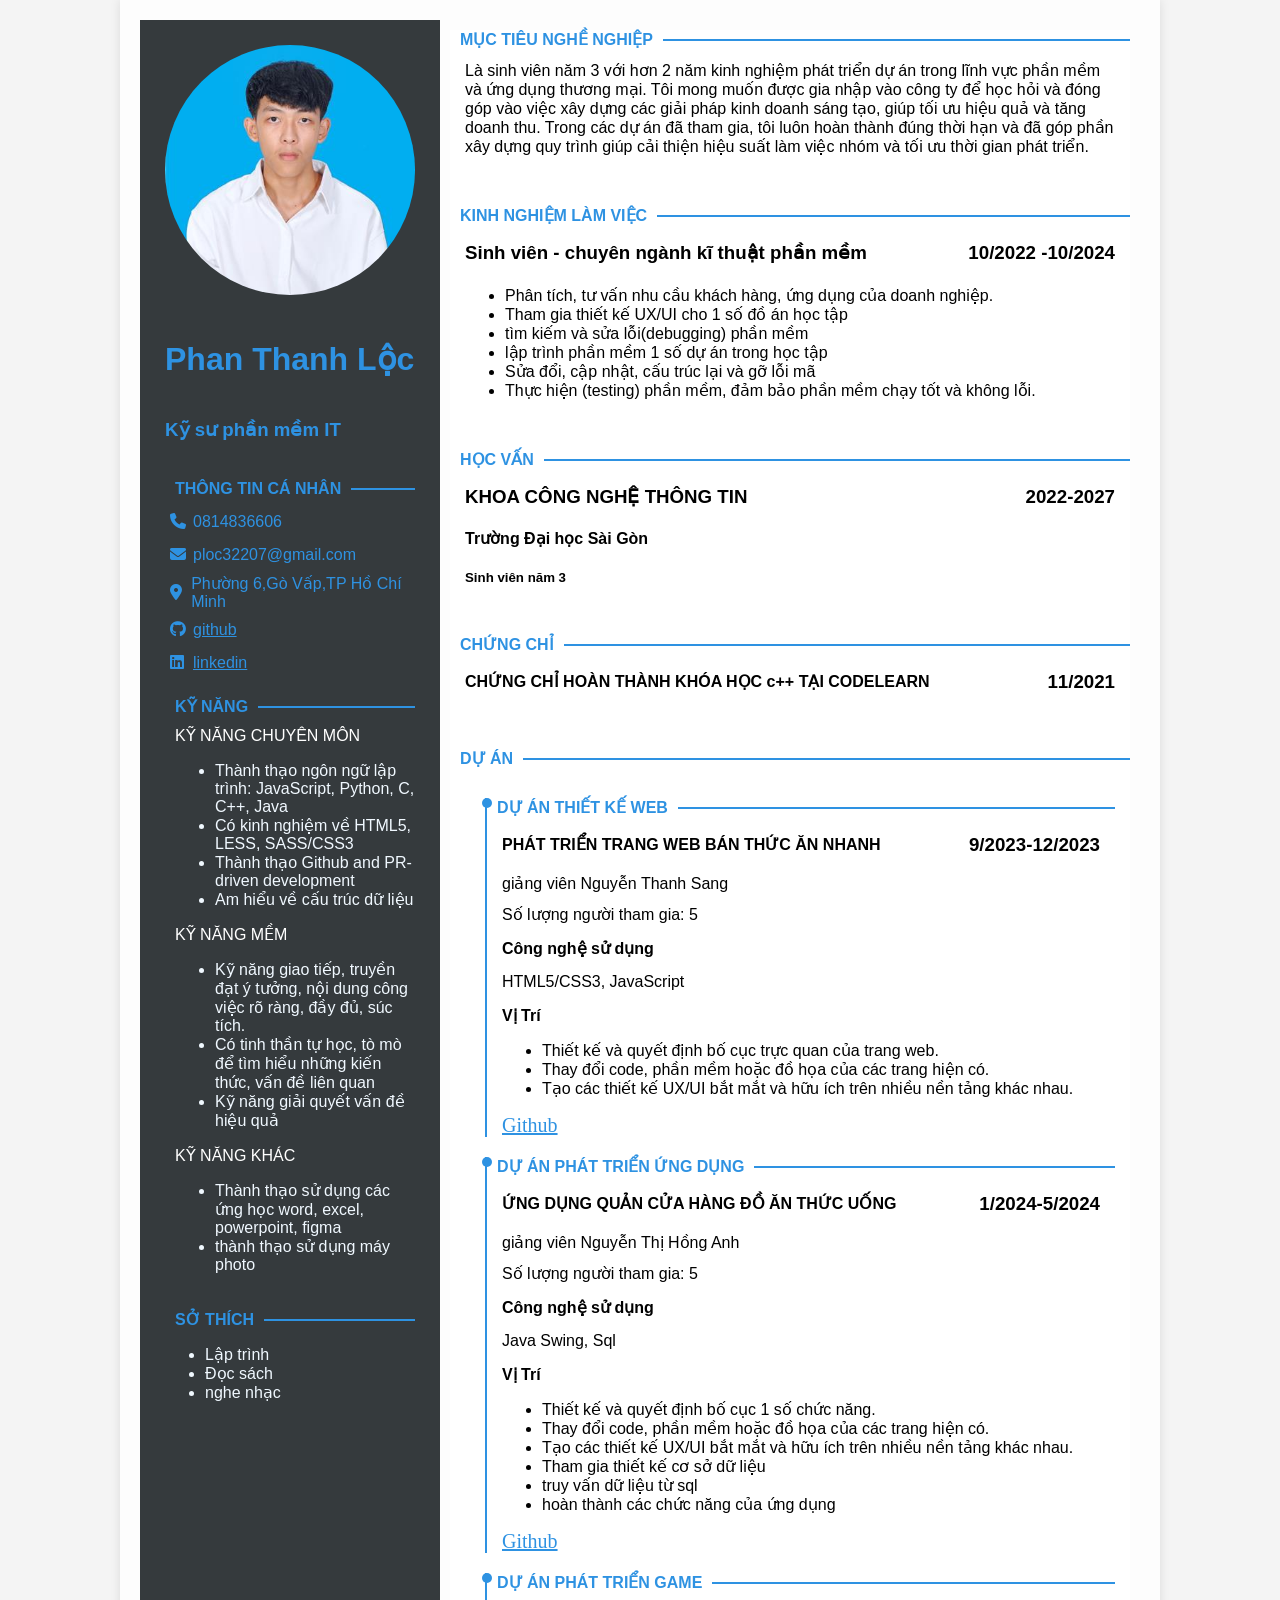
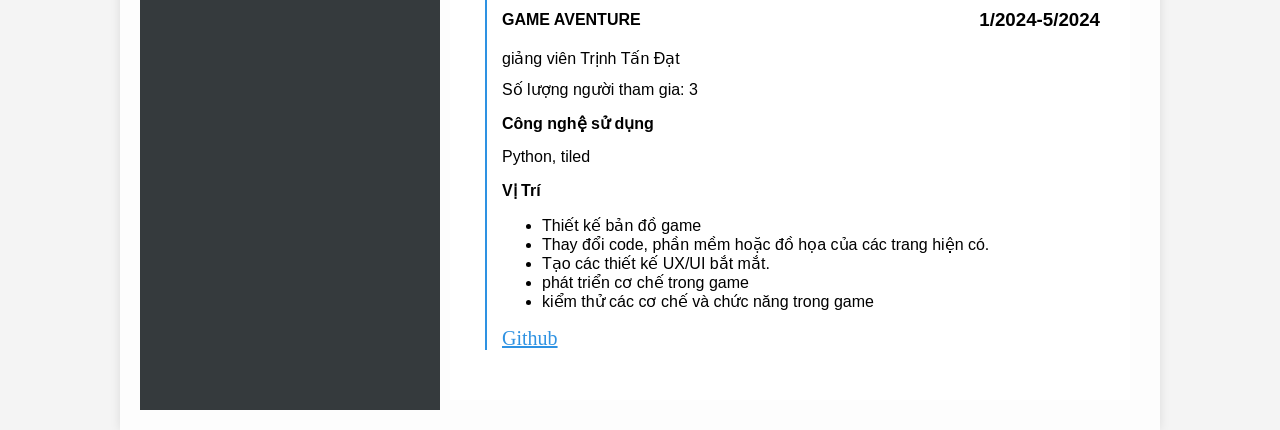
==== index.html @ 50a2e82f "Update index.html" ====
<!DOCTYPE html>
<html lang="en">

<head>
  <meta charset="UTF-8">
  <meta name="viewport" content="width=device-width, initial-scale=1.0">
  <title>CV Phan Thanh Lộc</title>
  <link rel="stylesheet" href="style.css">
  <link rel="stylesheet" href=".\asset\fontawesome-free-6.6.0-web\fontawesome-free-6.6.0-web\css\all.css">
</head>
<div class="container">
  <div class="left_container">
    <h4 class="picture_person">
      <img src="\asset\image\CV_image.png" alt="ảnh đại diện" srcset="" class="pic_person">
    </h4>
    <h1 class="infor" id="name">Phan Thanh Lộc</h1>
    <h3 class="infor" id="job">Kỹ sư phần mềm IT</h3>
    <div class="information_person">
      <div class="tag">
        <span class="title-text"> THÔNG TIN CÁ NHÂN</span>
        <span class="line"></span>
      </div>
      <div class="infor_detail">
        <div class="icon"><i class="fa-solid fa-phone"></i></div>
        0814836606
      </div>
      <div class="infor_detail">
        <div class="icon"><i class="fa-solid fa-envelope"></i></div>
        ploc32207@gmail.com
      </div>
      <div class="infor_detail">
        <div class="icon"><i class="fa-solid fa-location-dot"></i></div>
        Phường 6,Gò Vấp,TP Hồ Chí Minh
      </div>
      <div class="infor_detail">
        <div class="icon"><i class="fa-brands fa-github"></i></div>

        <a href="https://github.com/dashboard" style="color:#2e92e2">github</a>
      </div>
      <div class="infor_detail">
        <div class="icon"><i class="fa-brands fa-linkedin"></i></div>

        <a href="https://www.linkedin.com/in/horizon-phan-thanh-l%E1%BB%99c-26380a32b/"
          style="color: #2e92e2;">linkedin</a>
      </div>

    </div>
    <div class="information_person">
      <div class="tag">
        <span class="title-text"> KỸ NĂNG</span>
        <span class="line"></span>
      </div>
      <div class="exp">KỸ NĂNG CHUYÊN MÔN
        <ul style="color: aliceblue;">
          <li>Thành thạo ngôn ngữ lập trình: JavaScript, Python, C, C++, Java</li>
          <li> Có kinh nghiệm về HTML5, LESS, SASS/CSS3</li>
          <li>Thành thạo Github and PR-driven development</li>
          <li>Am hiểu về cấu trúc dữ liệu</li>
        </ul>
      </div>
      <div class="exp">KỸ NĂNG MỀM
        <ul style="color: aliceblue;">
          <li>Kỹ năng giao tiếp, truyền đạt ý tưởng, nội dung công việc rõ ràng, đầy đủ, súc tích.</li>
          <li>Có tinh thần tự học, tò mò để tìm hiểu những kiến thức, vấn đề liên quan</li>
          <li>Kỹ năng giải quyết vấn đề hiệu quả</li>

        </ul>
      </div>
      <div class="exp">KỸ NĂNG KHÁC
        <ul style="color: aliceblue;">
          <li>Thành thạo sử dụng các ứng học word, excel, powerpoint, figma</li>
          <li>thành thạo sử dụng máy photo</li>
        </ul>
      </div>
    </div>
    <div class="information_person">
      <div class="tag">
        <span class="title-text"> sở thích</span>
        <span class="line"></span>
      </div>

      <ul style="color: aliceblue;">
        <li>Lập trình</li>
        <li>Đọc sách</li>
        <li>nghe nhạc</li>
      </ul>
    </div>
  </div>




  <div class="right_container">
    <div class="information_person_right">
      <div class="tag">
        <span class="title-text"> MỤC TIÊU NGHỀ NGHIỆP</span>
        <span class="line"></span>
      </div>
      <div class="exp_person">
        <p>Là sinh viên năm 3 với hơn 2 năm kinh nghiệm phát triển dự án trong lĩnh vực phần mềm và ứng dụng
          thương mại. Tôi mong muốn được gia nhập vào công ty để học hỏi và đóng góp vào việc xây dựng các giải pháp
          kinh doanh sáng tạo, giúp tối ưu hiệu quả và tăng doanh thu. Trong các dự án đã tham gia, tôi luôn hoàn thành
          đúng thời hạn và đã góp phần xây dựng quy trình giúp cải thiện hiệu suất làm việc nhóm và tối ưu thời gian
          phát triển.
        </p>
      </div>
    </div>
    <div class="information_person_right">
      <div class="tag">
        <span class="title-text"> KINH NGHIỆM LÀM VIỆC</span>
        <span class="line"></span>
      </div>
      <div class="exp_person">
        <div class="job_time">
          <h3 class="jobname">Sinh viên - chuyên ngành kĩ thuật phần mềm</h3>
          <h3 class="time">10/2022 -10/2024</h3>
        </div>
        <ul>
          <li>Phân tích, tư vấn nhu cầu khách hàng, ứng dụng của doanh nghiệp. </li>
          <li>Tham gia thiết kế UX/UI cho 1 số đồ án học tập</li>
          <li>tìm kiếm và sửa lỗi(debugging) phần mềm</li>
          <li>lập trình phần mềm 1 số dự án trong học tập</li>
          <li>Sửa đổi, cập nhật, cấu trúc lại và gỡ lỗi mã</li>
          <li>Thực hiện (testing) phần mềm, đảm bảo phần mềm chạy tốt và không lỗi.</li>
        </ul>
      </div>
    </div>
    <div class="information_person_right">
      <div class="tag">
        <span class="title-text"> HỌC VẤN</span>
        <span class="line"></span>
      </div>
      <div class="exp_person">
        <div class="job_time">
          <h3 class="jobname">KHOA CÔNG NGHỆ THÔNG TIN</h3>
          <h3 class="time">2022-2027</h3>
        </div>
        <h4>Trường Đại học Sài Gòn</h4>
        <h5>Sinh viên năm 3</h5>
      </div>
    </div>
    <div class="information_person_right">
      <div class="tag">
        <span class="title-text"> CHỨNG CHỈ</span>
        <span class="line"></span>
      </div>
      <div class="exp_person">
        <div class="job_time">
          <h4 class="jobname">CHỨNG CHỈ HOÀN THÀNH KHÓA HỌC c++ TẠI CODELEARN</h4>
          <h3 class="time">11/2021</h3>
        </div>
      </div>
    </div>
    <div class="information_person_right">
      <div class="tag">
        <span class="title-text"> DỰ ÁN</span>
        <span class="line"></span>
      </div>
      <div class="exp_person">
        <div class="table_project">
          <div class="tbl">
            <div class="circle"></div>
            <div class="tag">
              <span class="title-text"> DỰ ÁN THIẾT KẾ WEB</span>
              <span class="line"></span>
            </div>
            <div class="exp_person">
              <div class="job_time">
                <h4 class="jobname">PHÁT TRIỂN TRANG WEB BÁN THỨC ĂN NHANH</h4>
                <h3 class="time">9/2023-12/2023</h3>
              </div>
              <div class="decr">
                <p>giảng viên Nguyễn Thanh Sang</p>
                <p>Số lượng người tham gia: 5</p>
                <h4>Công nghệ sử dụng</h4>
                <p>HTML5/CSS3, JavaScript</p>
                <h4>Vị Trí</h4>
                <ul>
                  <li>Thiết kế và quyết định bố cục trực quan của trang web.</li>
                  <li>Thay đổi code, phần mềm hoặc đồ họa của các trang hiện có.</li>
                  <li>Tạo các thiết kế UX/UI bắt mắt và hữu ích trên nhiều nền tảng khác nhau.</li>
                </ul>
                <a href="https://github.com/LocPT1602/WEBTHUCANNHANH" style="font: 20px bold ;color:#2e92e2;">Github</a>
              </div>
            </div>

          </div>
          <div class="tbl">
            <div class="circle"></div>
            <div class="tag">
              <span class="title-text"> DỰ ÁN PHÁT TRIỂN ỨNG DỤNG</span>
              <span class="line"></span>
            </div>
            <div class="exp_person">
              <div class="job_time">
                <h4 class="jobname">ỨNG DỤNG QUẢN CỬA HÀNG ĐỒ ĂN THỨC UỐNG</h4>
                <h3 class="time">1/2024-5/2024</h3>
              </div>
              <div class="decr">
                <p>giảng viên Nguyễn Thị Hồng Anh</p>
                <p>Số lượng người tham gia: 5</p>
                <h4>Công nghệ sử dụng</h4>
                <p>Java Swing, Sql</p>
                <h4>Vị Trí</h4>
                <ul>
                  <li>Thiết kế và quyết định bố cục 1 số chức năng.</li>
                  <li>Thay đổi code, phần mềm hoặc đồ họa của các trang hiện có.</li>
                  <li>Tạo các thiết kế UX/UI bắt mắt và hữu ích trên nhiều nền tảng khác nhau.</li>
                  <li>Tham gia thiết kế cơ sở dữ liệu</li>
                  <li>truy vấn dữ liệu từ sql</li>
                  <li>hoàn thành các chức năng của ứng dụng</li>
                </ul>
                <a href="https://github.com/Phuociter/QuanLyThucAnNhanh"
                  style="font: 20px bold ;color:#2e92e2;">Github</a>
              </div>
            </div>

          </div>
          <div class="tbl">
            <div class="circle"></div>
            <div class="tag">
              <span class="title-text"> DỰ ÁN PHÁT TRIỂN GAME</span>
              <span class="line"></span>
            </div>
            <div class="exp_person">
              <div class="job_time">
                <h4 class="jobname">GAME AVENTURE</h4>
                <h3 class="time">1/2024-5/2024</h3>
              </div>
              <div class="decr">
                <p>giảng viên Trịnh Tấn Đạt</p>
                <p>Số lượng người tham gia: 3</p>
                <h4>Công nghệ sử dụng</h4>
                <p>Python, tiled</p>
                <h4>Vị Trí</h4>
                <ul>
                  <li>Thiết kế bản đồ game</li>
                  <li>Thay đổi code, phần mềm hoặc đồ họa của các trang hiện có.</li>
                  <li>Tạo các thiết kế UX/UI bắt mắt.</li>
                  <li>phát triển cơ chế trong game</li>
                  <li>kiểm thử các cơ chế và chức năng trong game</li>

                </ul>
                <a href="https://github.com/Phuociter/adventure" style="font: 20px bold ;color:#2e92e2;">Github</a>
              </div>
            </div>

          </div>
        </div>
      </div>
    </div>
  </div>
</div>

</body>

</html>
---- style.css ----
/* style.css */
body {
  font-family: Arial, sans-serif;
  margin: 0;
  padding: 0;
  background-color: #f4f4f4;
}

.container {
  max-width: 1000px;
  margin: auto;
  background: rgb(253, 253, 253);
  padding: 20px;
  box-shadow: 0 0 10px rgba(0, 0, 0, 0.1);
  display: flex;
}

.left_container {
  width: 300px;
  /* height: 1800px; */
  background-color: #353a3d;
  display: flex;
  flex-direction: column;
  position: relative;
}

.picture_person {
  height: 250px;
  width: 250px;
  margin: 25px;
  background-color: #2e92e2;
  
  border-radius: 50%;
  align-self: center;
  overflow: hidden;
}
.pic_person{
  
  width: 100%;
  height: 100%;
  object-fit: cover;
}
.information_person {
  width: 250px;
  /* height: 100px; */
  margin-left: 25PX;
  margin-top: 20px;
}

.tag {
  display: flex;
  align-items: center;
  /* Canh giữa theo chiều dọc */
  font-family: Arial, sans-serif;
  font-size: 16px;
  margin-left: 10px;
  margin-bottom: 10px;
  font-weight: bold;
  color: #2e92e2;
  text-transform: uppercase;

}

.title-text {
  padding-right: 10px;
  /* Khoảng cách giữa chữ và đường kẻ */

}

.tag .line {
  flex-grow: 1;
  /* Để đường kẻ giãn ra hết phần còn lại */
  height: 2px;
  background-color: #2e92e2;
  /* Cùng màu với chữ */
}

.pic_perrson {
  margin: 10px;
  position: absolute;
}

.infor {
  color: #2e92e2;
  margin-top: 20px;
  margin-left: 25px;

}

.infor_detail {
  margin-top: 5px;
  color: #2e92e2;
  display: flex;
  align-items: center;
}
.icon{
  margin: 5px;
  width: 18px;
}
.exp{
  margin-top: 10px;
  color:white;
  margin-left: 10px;
}
.exp_person{
  margin: 0px 15px;
}
.information_person_right{
  margin-bottom: 50px;
  height: fit-content;
}
.right_container {
  width: 900px;
  /* height: 1000px; */
  background: hsl(0, 0%, 100%);
  margin: 10px 10px;
}
.job_time {
  display: flex;
  justify-content: space-between;
  height: 35px;
  align-items: center;
}
.table_project{
  display: flex;
  flex-direction: column;
}
.tbl{
  border-left: 2px solid #2e92e2;
  margin-top: 20px;
  margin-left: 20px;
  position: relative;
}
.circle {
  width: 10px;
  height: 10px;
  background-color: #2e92e2; /* Màu của chấm tròn */
  border-radius: 50%;
  position: absolute;
  top: 0;
  left: -5.5px; /* Để chấm tròn căn giữa thanh dọc */
}
p{
  margin: 12px 0px;
}
h4{
  margin:15px 0px;
}
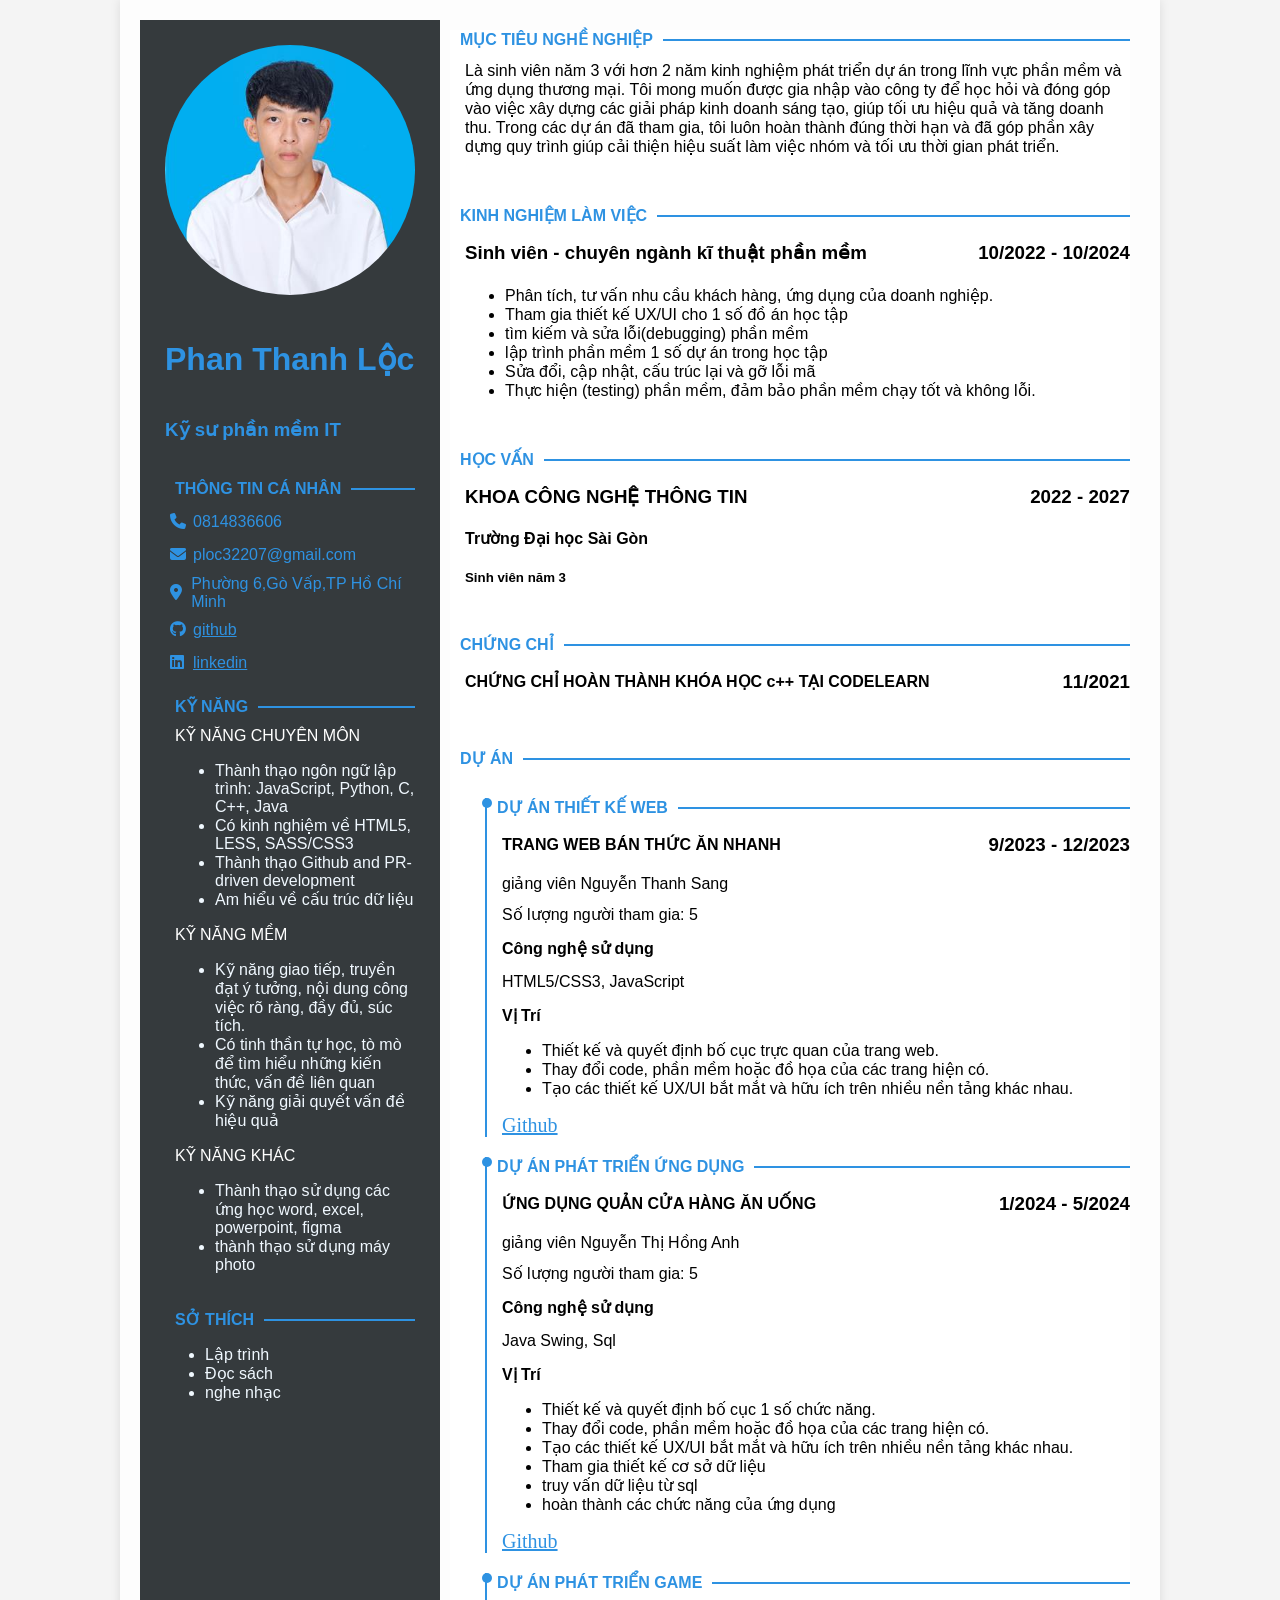
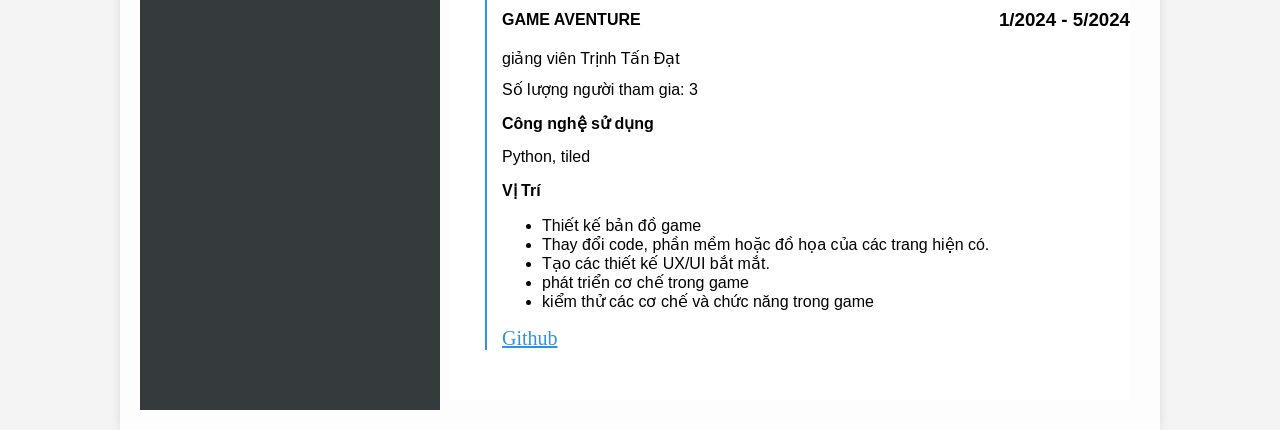
==== commit 9d73b652: "fix" ====
--- a/index.html
+++ b/index.html
@@ -113,7 +113,7 @@
       <div class="exp_person">
         <div class="job_time">
           <h3 class="jobname">Sinh viên - chuyên ngành kĩ thuật phần mềm</h3>
-          <h3 class="time">10/2022 -10/2024</h3>
+          <h3 class="time">10/2022 - 10/2024</h3>
         </div>
         <ul>
           <li>Phân tích, tư vấn nhu cầu khách hàng, ứng dụng của doanh nghiệp. </li>
@@ -133,7 +133,7 @@
       <div class="exp_person">
         <div class="job_time">
           <h3 class="jobname">KHOA CÔNG NGHỆ THÔNG TIN</h3>
-          <h3 class="time">2022-2027</h3>
+          <h3 class="time">2022 - 2027</h3>
         </div>
         <h4>Trường Đại học Sài Gòn</h4>
         <h5>Sinh viên năm 3</h5>
@@ -166,8 +166,8 @@
             </div>
             <div class="exp_person">
               <div class="job_time">
-                <h4 class="jobname">PHÁT TRIỂN TRANG WEB BÁN THỨC ĂN NHANH</h4>
-                <h3 class="time">9/2023-12/2023</h3>
+                <h4 class="jobname">TRANG WEB BÁN THỨC ĂN NHANH</h4>
+                <h3 class="time">9/2023 - 12/2023</h3>
               </div>
               <div class="decr">
                 <p>giảng viên Nguyễn Thanh Sang</p>
@@ -193,8 +193,8 @@
             </div>
             <div class="exp_person">
               <div class="job_time">
-                <h4 class="jobname">ỨNG DỤNG QUẢN CỬA HÀNG ĐỒ ĂN THỨC UỐNG</h4>
-                <h3 class="time">1/2024-5/2024</h3>
+                <h4 class="jobname">ỨNG DỤNG QUẢN CỬA HÀNG ĂN UỐNG</h4>
+                <h3 class="time">1/2024 - 5/2024</h3>
               </div>
               <div class="decr">
                 <p>giảng viên Nguyễn Thị Hồng Anh</p>
@@ -225,7 +225,7 @@
             <div class="exp_person">
               <div class="job_time">
                 <h4 class="jobname">GAME AVENTURE</h4>
-                <h3 class="time">1/2024-5/2024</h3>
+                <h3 class="time">1/2024 - 5/2024</h3>
               </div>
               <div class="decr">
                 <p>giảng viên Trịnh Tấn Đạt</p>
--- a/style.css
+++ b/style.css
@@ -103,7 +103,7 @@
   margin-left: 10px;
 }
 .exp_person{
-  margin: 0px 15px;
+  margin-left: 15px;
 }
 .information_person_right{
   margin-bottom: 50px;
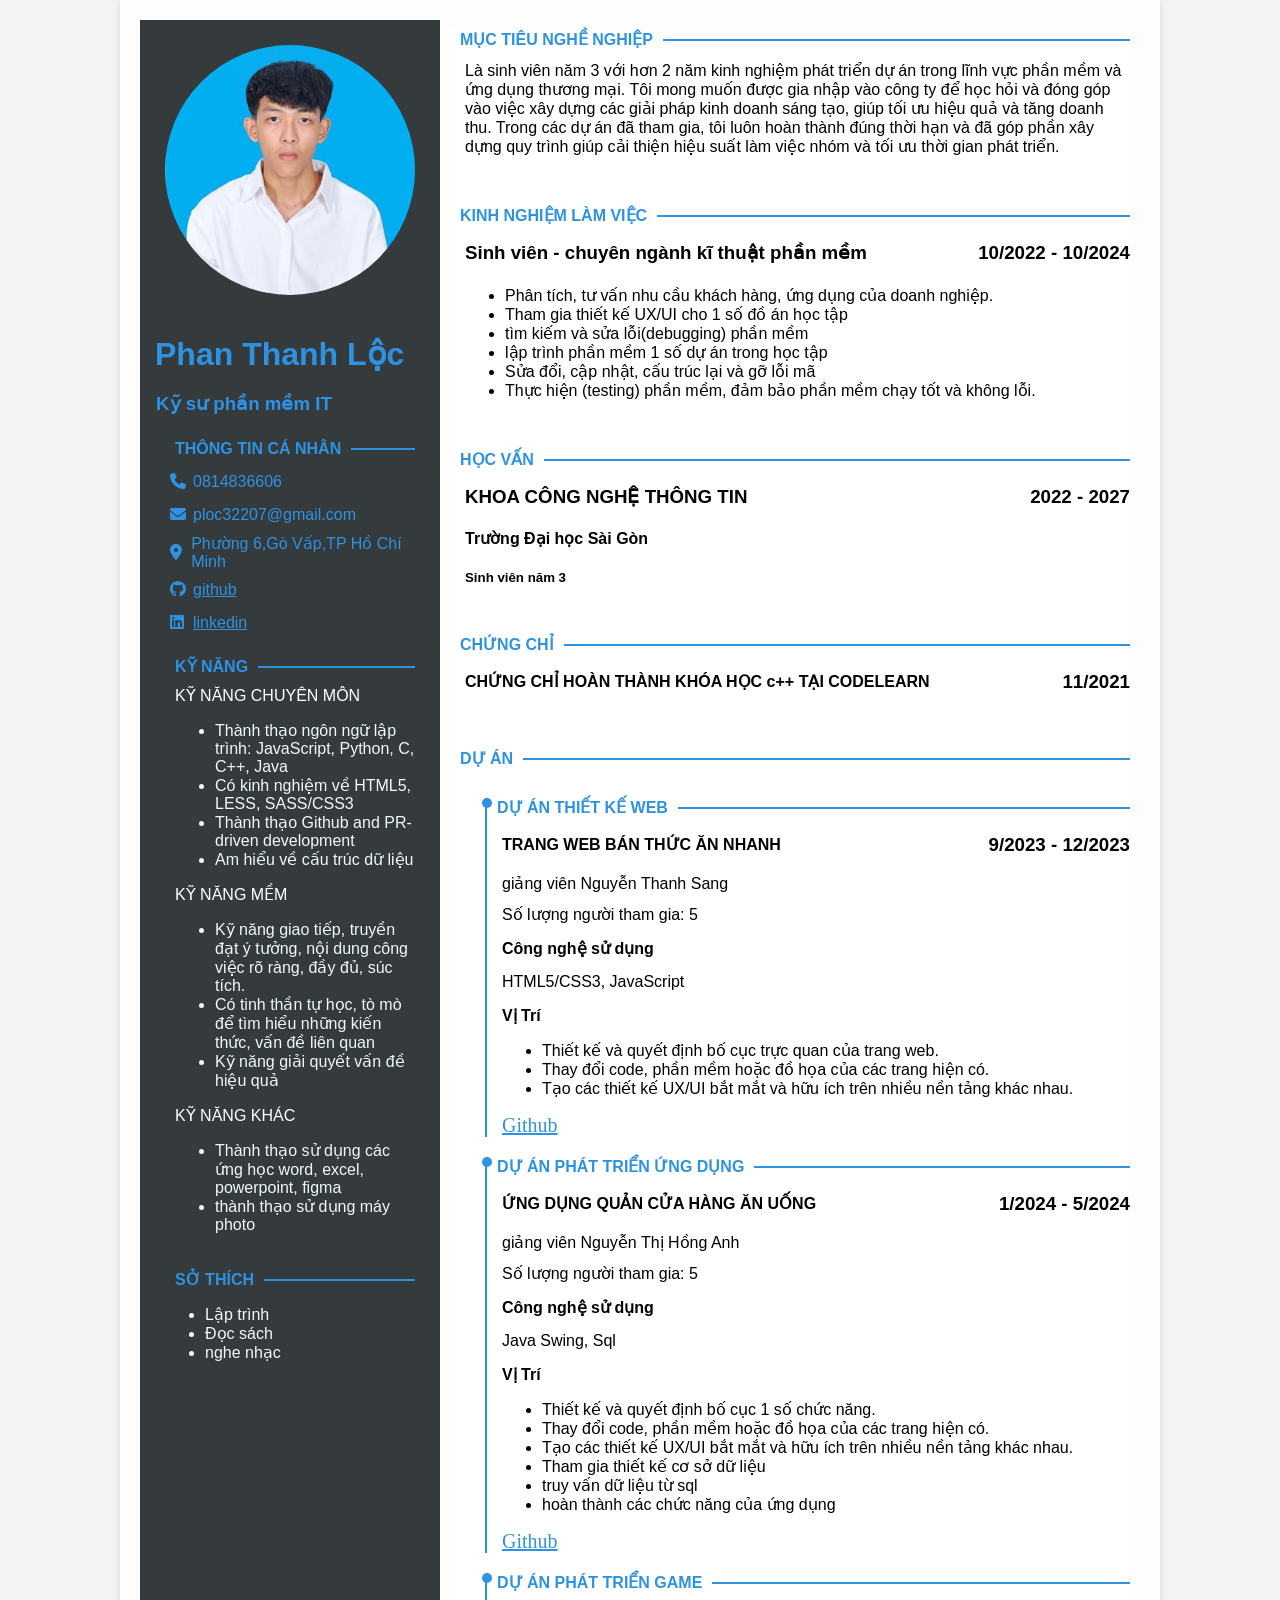
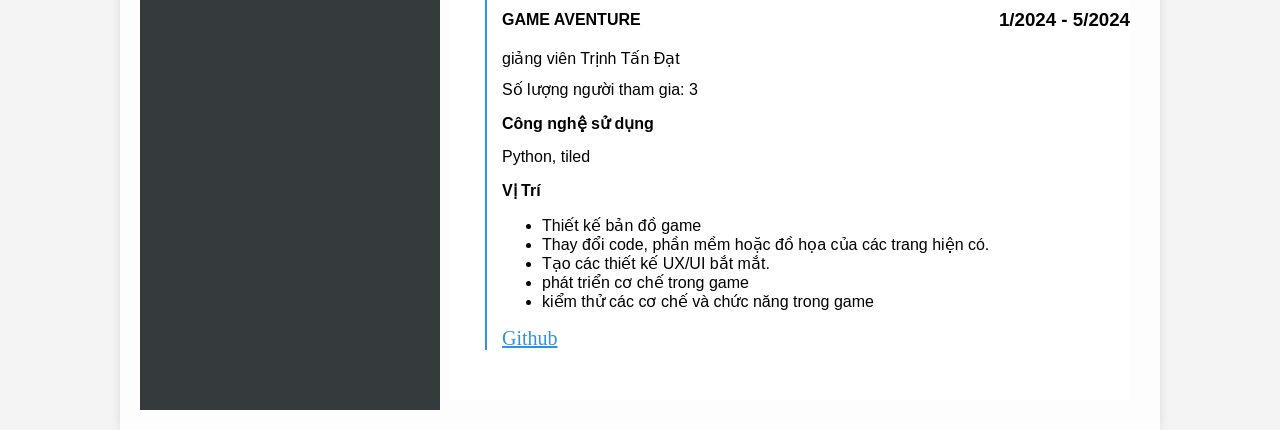
==== commit d95678bb: "Update index.html" ====
--- a/index.html
+++ b/index.html
@@ -13,8 +13,8 @@
     <h4 class="picture_person">
       <img src="\asset\image\CV_image.png" alt="ảnh đại diện" srcset="" class="pic_person">
     </h4>
-    <h1 class="infor" id="name">Phan Thanh Lộc</h1>
-    <h3 class="infor" id="job">Kỹ sư phần mềm IT</h3>
+    <h1 class="infor" id="name" style="margin:15px;">Phan Thanh Lộc</h1>
+    <h3 class="infor" id="job" style="margin:5px 16px;">Kỹ sư phần mềm IT</h3>
     <div class="information_person">
       <div class="tag">
         <span class="title-text"> THÔNG TIN CÁ NHÂN</span>
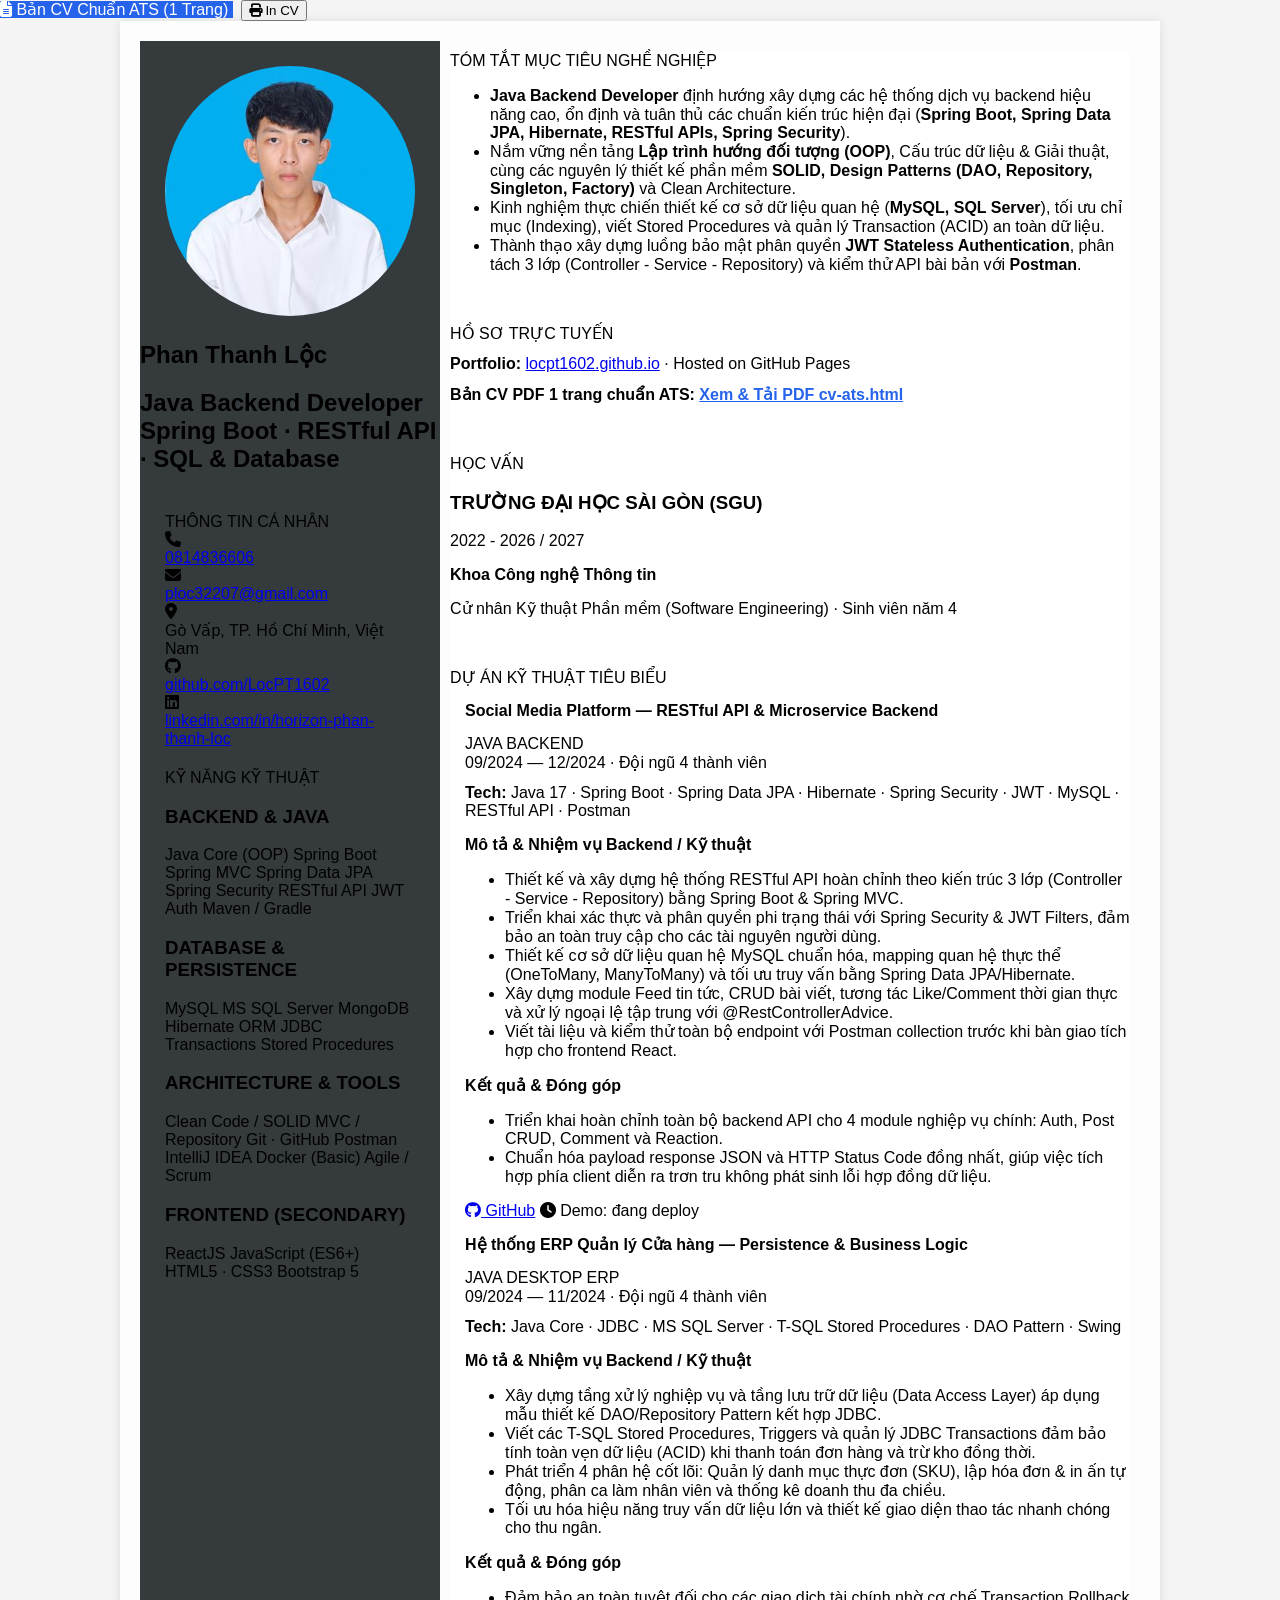
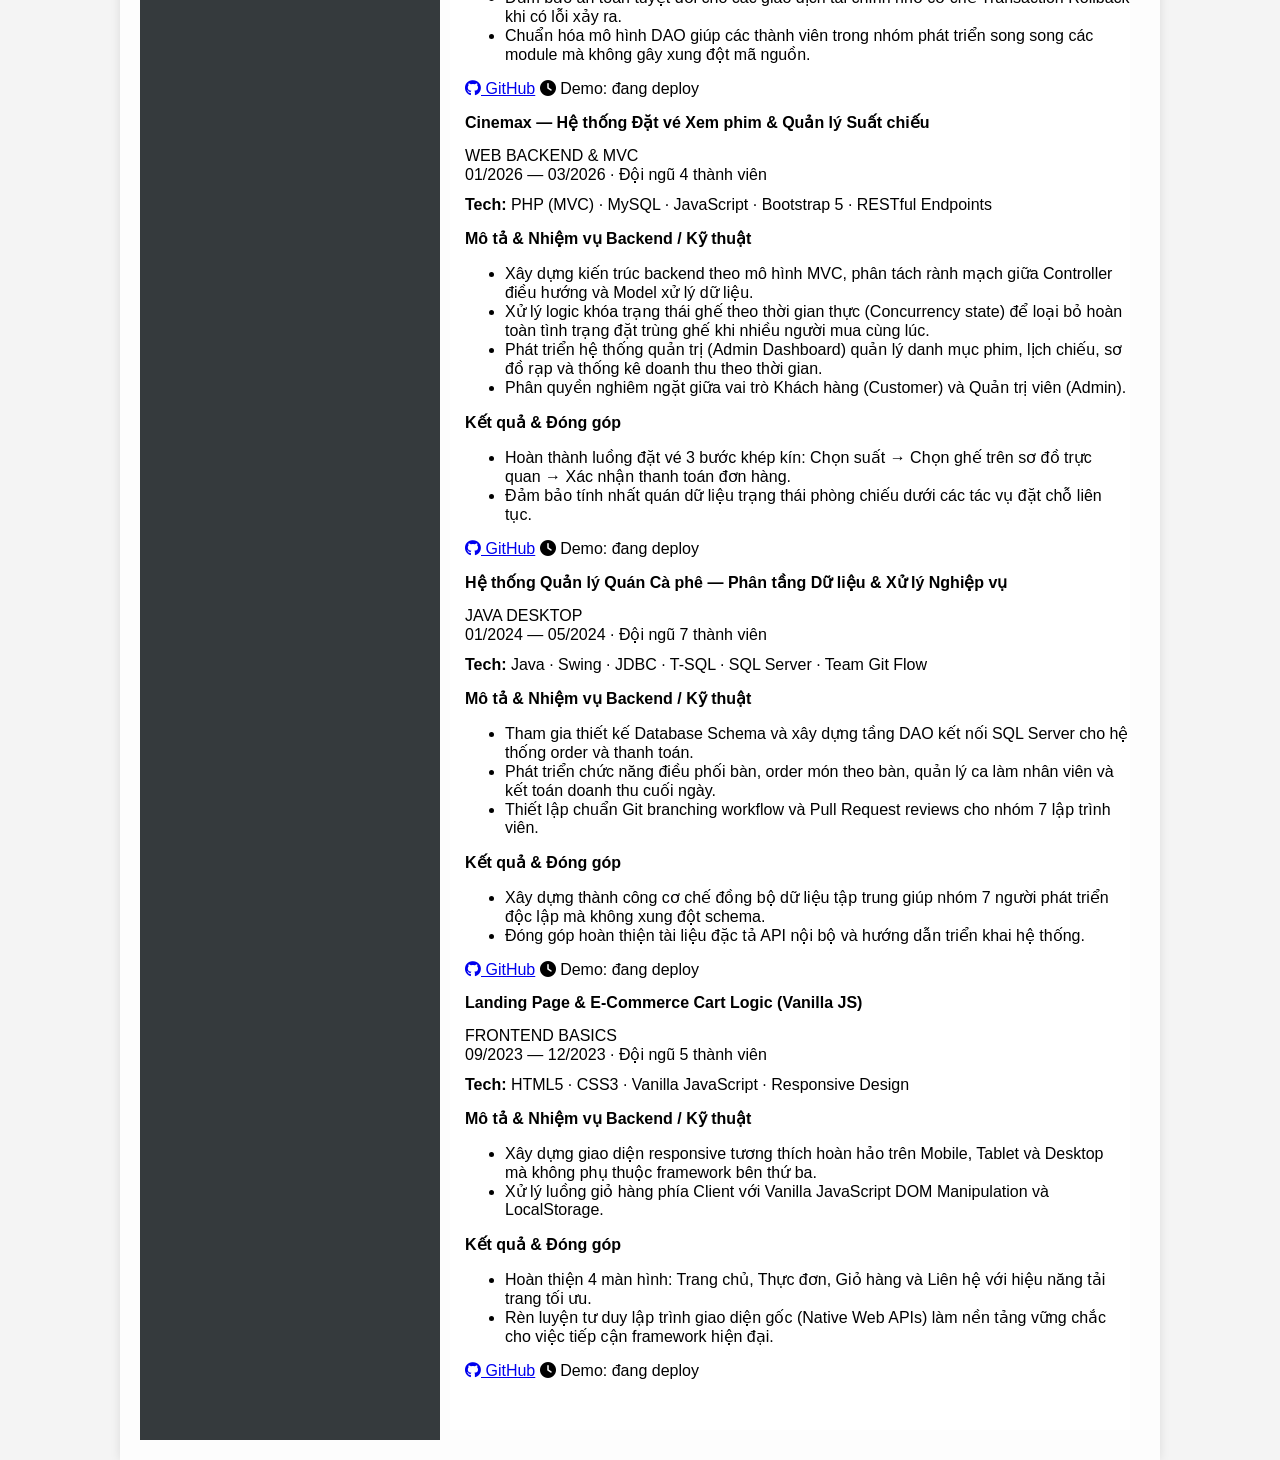
==== commit 1e7e60c1: "Add ATS 1-page Java backend CV and update homepage Introduce cv-ats.html — a print-ready, A4, 1‑page" ====
--- a/index.html
+++ b/index.html
@@ -1,257 +1,324 @@
-<!DOCTYPE html>
-<html lang="en">
-
-<head>
-  <meta charset="UTF-8">
-  <meta name="viewport" content="width=device-width, initial-scale=1.0">
-  <title>CV Phan Thanh Lộc</title>
-  <link rel="stylesheet" href="style.css">
-  <link rel="stylesheet" href=".\asset\fontawesome-free-6.6.0-web\fontawesome-free-6.6.0-web\css\all.css">
-</head>
-<div class="container">
-  <div class="left_container">
-    <h4 class="picture_person">
-      <img src="\asset\image\CV_image.png" alt="ảnh đại diện" srcset="" class="pic_person">
-    </h4>
-    <h1 class="infor" id="name" style="margin:15px;">Phan Thanh Lộc</h1>
-    <h3 class="infor" id="job" style="margin:5px 16px;">Kỹ sư phần mềm IT</h3>
-    <div class="information_person">
-      <div class="tag">
-        <span class="title-text"> THÔNG TIN CÁ NHÂN</span>
-        <span class="line"></span>
-      </div>
-      <div class="infor_detail">
-        <div class="icon"><i class="fa-solid fa-phone"></i></div>
-        0814836606
-      </div>
-      <div class="infor_detail">
-        <div class="icon"><i class="fa-solid fa-envelope"></i></div>
-        ploc32207@gmail.com
-      </div>
-      <div class="infor_detail">
-        <div class="icon"><i class="fa-solid fa-location-dot"></i></div>
-        Phường 6,Gò Vấp,TP Hồ Chí Minh
-      </div>
-      <div class="infor_detail">
-        <div class="icon"><i class="fa-brands fa-github"></i></div>
-
-        <a href="https://github.com/dashboard" style="color:#2e92e2">github</a>
-      </div>
-      <div class="infor_detail">
-        <div class="icon"><i class="fa-brands fa-linkedin"></i></div>
-
-        <a href="https://www.linkedin.com/in/horizon-phan-thanh-l%E1%BB%99c-26380a32b/"
-          style="color: #2e92e2;">linkedin</a>
-      </div>
-
-    </div>
-    <div class="information_person">
-      <div class="tag">
-        <span class="title-text"> KỸ NĂNG</span>
-        <span class="line"></span>
-      </div>
-      <div class="exp">KỸ NĂNG CHUYÊN MÔN
-        <ul style="color: aliceblue;">
-          <li>Thành thạo ngôn ngữ lập trình: JavaScript, Python, C, C++, Java</li>
-          <li> Có kinh nghiệm về HTML5, LESS, SASS/CSS3</li>
-          <li>Thành thạo Github and PR-driven development</li>
-          <li>Am hiểu về cấu trúc dữ liệu</li>
-        </ul>
-      </div>
-      <div class="exp">KỸ NĂNG MỀM
-        <ul style="color: aliceblue;">
-          <li>Kỹ năng giao tiếp, truyền đạt ý tưởng, nội dung công việc rõ ràng, đầy đủ, súc tích.</li>
-          <li>Có tinh thần tự học, tò mò để tìm hiểu những kiến thức, vấn đề liên quan</li>
-          <li>Kỹ năng giải quyết vấn đề hiệu quả</li>
-
-        </ul>
-      </div>
-      <div class="exp">KỸ NĂNG KHÁC
-        <ul style="color: aliceblue;">
-          <li>Thành thạo sử dụng các ứng học word, excel, powerpoint, figma</li>
-          <li>thành thạo sử dụng máy photo</li>
-        </ul>
-      </div>
-    </div>
-    <div class="information_person">
-      <div class="tag">
-        <span class="title-text"> sở thích</span>
-        <span class="line"></span>
-      </div>
-
-      <ul style="color: aliceblue;">
-        <li>Lập trình</li>
-        <li>Đọc sách</li>
-        <li>nghe nhạc</li>
-      </ul>
-    </div>
-  </div>
-
-
-
-
-  <div class="right_container">
-    <div class="information_person_right">
-      <div class="tag">
-        <span class="title-text"> MỤC TIÊU NGHỀ NGHIỆP</span>
-        <span class="line"></span>
-      </div>
-      <div class="exp_person">
-        <p>Là sinh viên năm 3 với hơn 2 năm kinh nghiệm phát triển dự án trong lĩnh vực phần mềm và ứng dụng
-          thương mại. Tôi mong muốn được gia nhập vào công ty để học hỏi và đóng góp vào việc xây dựng các giải pháp
-          kinh doanh sáng tạo, giúp tối ưu hiệu quả và tăng doanh thu. Trong các dự án đã tham gia, tôi luôn hoàn thành
-          đúng thời hạn và đã góp phần xây dựng quy trình giúp cải thiện hiệu suất làm việc nhóm và tối ưu thời gian
-          phát triển.
-        </p>
-      </div>
-    </div>
-    <div class="information_person_right">
-      <div class="tag">
-        <span class="title-text"> KINH NGHIỆM LÀM VIỆC</span>
-        <span class="line"></span>
-      </div>
-      <div class="exp_person">
-        <div class="job_time">
-          <h3 class="jobname">Sinh viên - chuyên ngành kĩ thuật phần mềm</h3>
-          <h3 class="time">10/2022 - 10/2024</h3>
-        </div>
-        <ul>
-          <li>Phân tích, tư vấn nhu cầu khách hàng, ứng dụng của doanh nghiệp. </li>
-          <li>Tham gia thiết kế UX/UI cho 1 số đồ án học tập</li>
-          <li>tìm kiếm và sửa lỗi(debugging) phần mềm</li>
-          <li>lập trình phần mềm 1 số dự án trong học tập</li>
-          <li>Sửa đổi, cập nhật, cấu trúc lại và gỡ lỗi mã</li>
-          <li>Thực hiện (testing) phần mềm, đảm bảo phần mềm chạy tốt và không lỗi.</li>
-        </ul>
-      </div>
-    </div>
-    <div class="information_person_right">
-      <div class="tag">
-        <span class="title-text"> HỌC VẤN</span>
-        <span class="line"></span>
-      </div>
-      <div class="exp_person">
-        <div class="job_time">
-          <h3 class="jobname">KHOA CÔNG NGHỆ THÔNG TIN</h3>
-          <h3 class="time">2022 - 2027</h3>
-        </div>
-        <h4>Trường Đại học Sài Gòn</h4>
-        <h5>Sinh viên năm 3</h5>
-      </div>
-    </div>
-    <div class="information_person_right">
-      <div class="tag">
-        <span class="title-text"> CHỨNG CHỈ</span>
-        <span class="line"></span>
-      </div>
-      <div class="exp_person">
-        <div class="job_time">
-          <h4 class="jobname">CHỨNG CHỈ HOÀN THÀNH KHÓA HỌC c++ TẠI CODELEARN</h4>
-          <h3 class="time">11/2021</h3>
-        </div>
-      </div>
-    </div>
-    <div class="information_person_right">
-      <div class="tag">
-        <span class="title-text"> DỰ ÁN</span>
-        <span class="line"></span>
-      </div>
-      <div class="exp_person">
-        <div class="table_project">
-          <div class="tbl">
-            <div class="circle"></div>
-            <div class="tag">
-              <span class="title-text"> DỰ ÁN THIẾT KẾ WEB</span>
-              <span class="line"></span>
-            </div>
-            <div class="exp_person">
-              <div class="job_time">
-                <h4 class="jobname">TRANG WEB BÁN THỨC ĂN NHANH</h4>
-                <h3 class="time">9/2023 - 12/2023</h3>
-              </div>
-              <div class="decr">
-                <p>giảng viên Nguyễn Thanh Sang</p>
-                <p>Số lượng người tham gia: 5</p>
-                <h4>Công nghệ sử dụng</h4>
-                <p>HTML5/CSS3, JavaScript</p>
-                <h4>Vị Trí</h4>
-                <ul>
-                  <li>Thiết kế và quyết định bố cục trực quan của trang web.</li>
-                  <li>Thay đổi code, phần mềm hoặc đồ họa của các trang hiện có.</li>
-                  <li>Tạo các thiết kế UX/UI bắt mắt và hữu ích trên nhiều nền tảng khác nhau.</li>
-                </ul>
-                <a href="https://github.com/LocPT1602/WEBTHUCANNHANH" style="font: 20px bold ;color:#2e92e2;">Github</a>
-              </div>
-            </div>
-
-          </div>
-          <div class="tbl">
-            <div class="circle"></div>
-            <div class="tag">
-              <span class="title-text"> DỰ ÁN PHÁT TRIỂN ỨNG DỤNG</span>
-              <span class="line"></span>
-            </div>
-            <div class="exp_person">
-              <div class="job_time">
-                <h4 class="jobname">ỨNG DỤNG QUẢN CỬA HÀNG ĂN UỐNG</h4>
-                <h3 class="time">1/2024 - 5/2024</h3>
-              </div>
-              <div class="decr">
-                <p>giảng viên Nguyễn Thị Hồng Anh</p>
-                <p>Số lượng người tham gia: 5</p>
-                <h4>Công nghệ sử dụng</h4>
-                <p>Java Swing, Sql</p>
-                <h4>Vị Trí</h4>
-                <ul>
-                  <li>Thiết kế và quyết định bố cục 1 số chức năng.</li>
-                  <li>Thay đổi code, phần mềm hoặc đồ họa của các trang hiện có.</li>
-                  <li>Tạo các thiết kế UX/UI bắt mắt và hữu ích trên nhiều nền tảng khác nhau.</li>
-                  <li>Tham gia thiết kế cơ sở dữ liệu</li>
-                  <li>truy vấn dữ liệu từ sql</li>
-                  <li>hoàn thành các chức năng của ứng dụng</li>
-                </ul>
-                <a href="https://github.com/Phuociter/QuanLyThucAnNhanh"
-                  style="font: 20px bold ;color:#2e92e2;">Github</a>
-              </div>
-            </div>
-
-          </div>
-          <div class="tbl">
-            <div class="circle"></div>
-            <div class="tag">
-              <span class="title-text"> DỰ ÁN PHÁT TRIỂN GAME</span>
-              <span class="line"></span>
-            </div>
-            <div class="exp_person">
-              <div class="job_time">
-                <h4 class="jobname">GAME AVENTURE</h4>
-                <h3 class="time">1/2024 - 5/2024</h3>
-              </div>
-              <div class="decr">
-                <p>giảng viên Trịnh Tấn Đạt</p>
-                <p>Số lượng người tham gia: 3</p>
-                <h4>Công nghệ sử dụng</h4>
-                <p>Python, tiled</p>
-                <h4>Vị Trí</h4>
-                <ul>
-                  <li>Thiết kế bản đồ game</li>
-                  <li>Thay đổi code, phần mềm hoặc đồ họa của các trang hiện có.</li>
-                  <li>Tạo các thiết kế UX/UI bắt mắt.</li>
-                  <li>phát triển cơ chế trong game</li>
-                  <li>kiểm thử các cơ chế và chức năng trong game</li>
-
-                </ul>
-                <a href="https://github.com/Phuociter/adventure" style="font: 20px bold ;color:#2e92e2;">Github</a>
-              </div>
-            </div>
-
-          </div>
-        </div>
-      </div>
-    </div>
-  </div>
-</div>
-
-</body>
-
-</html>+<!DOCTYPE html>
+<html lang="vi">
+
+<head>
+  <meta charset="UTF-8">
+  <meta name="viewport" content="width=device-width, initial-scale=1.0">
+  <title>Phan Thanh Lộc — Java Backend Developer (Spring Boot · RESTful API · MySQL · Microservices)</title>
+  <link rel="stylesheet" href="style.css">
+  <link rel="stylesheet" href="asset/fontawesome-free-6.6.0-web/fontawesome-free-6.6.0-web/css/all.css">
+  <link rel="preconnect" href="https://fonts.googleapis.com">
+  <link rel="preconnect" href="https://fonts.gstatic.com" crossorigin>
+  <link href="https://fonts.googleapis.com/css2?family=Raleway:wght@600;700;800&family=Inter:wght@300;400;500;600;700&display=swap" rel="stylesheet">
+</head>
+
+<body>
+  <div class="print-bar">
+    <a href="cv-ats.html" class="print-btn" style="background:#2563eb; color:#fff; text-decoration:none; margin-right:8px;">
+      <i class="fa-solid fa-file-lines"></i> Bản CV Chuẩn ATS (1 Trang)
+    </a>
+    <button class="print-btn" onclick="window.print()">
+      <i class="fa-solid fa-print"></i> In CV
+    </button>
+  </div>
+  <div class="container">
+    <!-- Sidebar trái -->
+    <aside class="left_container">
+      <div class="profile-section">
+        <div class="picture_person">
+          <img src="asset/image/CV_image.png" alt="Ảnh đại diện Phan Thanh Lộc" class="pic_person">
+        </div>
+        <h1 class="name">Phan Thanh Lộc</h1>
+        <h2 class="job-title">Java Backend Developer<br><span class="job-title-stack">Spring Boot · RESTful API · SQL &amp; Database</span></h2>
+      </div>
+
+      <!-- Thông tin cá nhân -->
+      <section class="information_person">
+        <div class="section-header">
+          <span class="section-title">THÔNG TIN CÁ NHÂN</span>
+          <span class="section-line"></span>
+        </div>
+        <div class="contact-info">
+          <div class="contact-item">
+            <div class="contact-icon"><i class="fa-solid fa-phone"></i></div>
+            <a href="tel:0814836606" class="contact-link">0814836606</a>
+          </div>
+          <div class="contact-item">
+            <div class="contact-icon"><i class="fa-solid fa-envelope"></i></div>
+            <a href="mailto:ploc32207@gmail.com" class="contact-link">ploc32207@gmail.com</a>
+          </div>
+          <div class="contact-item">
+            <div class="contact-icon"><i class="fa-solid fa-location-dot"></i></div>
+            <span class="contact-text">Gò Vấp, TP. Hồ Chí Minh, Việt Nam</span>
+          </div>
+          <div class="contact-item">
+            <div class="contact-icon"><i class="fa-brands fa-github"></i></div>
+            <a href="https://github.com/LocPT1602" target="_blank" class="contact-link">github.com/LocPT1602</a>
+          </div>
+          <div class="contact-item">
+            <div class="contact-icon"><i class="fa-brands fa-linkedin"></i></div>
+            <a href="https://www.linkedin.com/in/horizon-phan-thanh-l%E1%BB%99c-26380a32b/" target="_blank"
+              class="contact-link">linkedin.com/in/horizon-phan-thanh-loc</a>
+          </div>
+        </div>
+      </section>
+
+      <!-- Kỹ năng -->
+      <section class="information_person">
+        <div class="section-header">
+          <span class="section-title">KỸ NĂNG KỸ THUẬT</span>
+          <span class="section-line"></span>
+        </div>
+        <div class="skills-section">
+          <div class="skill-category">
+            <h3 class="skill-category-title">BACKEND &amp; JAVA</h3>
+            <div class="tools-grid">
+              <span class="tool-tag">Java Core (OOP)</span>
+              <span class="tool-tag">Spring Boot</span>
+              <span class="tool-tag">Spring MVC</span>
+              <span class="tool-tag">Spring Data JPA</span>
+              <span class="tool-tag">Spring Security</span>
+              <span class="tool-tag">RESTful API</span>
+              <span class="tool-tag">JWT Auth</span>
+              <span class="tool-tag">Maven / Gradle</span>
+            </div>
+          </div>
+          <div class="skill-category">
+            <h3 class="skill-category-title">DATABASE &amp; PERSISTENCE</h3>
+            <div class="tools-grid">
+              <span class="tool-tag">MySQL</span>
+              <span class="tool-tag">MS SQL Server</span>
+              <span class="tool-tag">MongoDB</span>
+              <span class="tool-tag">Hibernate ORM</span>
+              <span class="tool-tag">JDBC Transactions</span>
+              <span class="tool-tag">Stored Procedures</span>
+            </div>
+          </div>
+          <div class="skill-category">
+            <h3 class="skill-category-title">ARCHITECTURE &amp; TOOLS</h3>
+            <div class="tools-grid">
+              <span class="tool-tag">Clean Code / SOLID</span>
+              <span class="tool-tag">MVC / Repository</span>
+              <span class="tool-tag">Git · GitHub</span>
+              <span class="tool-tag">Postman</span>
+              <span class="tool-tag">IntelliJ IDEA</span>
+              <span class="tool-tag">Docker (Basic)</span>
+              <span class="tool-tag">Agile / Scrum</span>
+            </div>
+          </div>
+          <div class="skill-category">
+            <h3 class="skill-category-title">FRONTEND (SECONDARY)</h3>
+            <div class="tools-grid">
+              <span class="tool-tag">ReactJS</span>
+              <span class="tool-tag">JavaScript (ES6+)</span>
+              <span class="tool-tag">HTML5 · CSS3</span>
+              <span class="tool-tag">Bootstrap 5</span>
+            </div>
+          </div>
+        </div>
+      </section>
+
+    </aside>
+
+    <!-- Nội dung chính -->
+    <main class="right_container">
+      <!-- Tóm tắt (professional summary — định vị Java Backend) -->
+      <section class="information_person_right">
+        <div class="section-header-right">
+          <span class="section-title-right">TÓM TẮT MỤC TIÊU NGHỀ NGHIỆP</span>
+          <span class="section-line-right"></span>
+        </div>
+        <div class="content-box">
+          <ul class="summary-list">
+            <li><strong>Java Backend Developer</strong> định hướng xây dựng các hệ thống dịch vụ backend hiệu năng cao, ổn định và tuân thủ các chuẩn kiến trúc hiện đại (<strong>Spring Boot, Spring Data JPA, Hibernate, RESTful APIs, Spring Security</strong>).</li>
+            <li>Nắm vững nền tảng <strong>Lập trình hướng đối tượng (OOP)</strong>, Cấu trúc dữ liệu &amp; Giải thuật, cùng các nguyên lý thiết kế phần mềm <strong>SOLID, Design Patterns (DAO, Repository, Singleton, Factory)</strong> và Clean Architecture.</li>
+            <li>Kinh nghiệm thực chiến thiết kế cơ sở dữ liệu quan hệ (<strong>MySQL, SQL Server</strong>), tối ưu chỉ mục (Indexing), viết Stored Procedures và quản lý Transaction (ACID) an toàn dữ liệu.</li>
+            <li>Thành thạo xây dựng luồng bảo mật phân quyền <strong>JWT Stateless Authentication</strong>, phân tách 3 lớp (Controller - Service - Repository) và kiểm thử API bài bản với <strong>Postman</strong>.</li>
+          </ul>
+        </div>
+      </section>
+
+      <!-- Deploy / Portfolio -->
+      <section class="information_person_right">
+        <div class="section-header-right">
+          <span class="section-title-right">HỒ SƠ TRỰC TUYẾN</span>
+          <span class="section-line-right"></span>
+        </div>
+        <div class="deployment-box">
+          <p><strong>Portfolio:</strong> <a href="https://locpt1602.github.io" target="_blank" rel="noopener">locpt1602.github.io</a> · Hosted on GitHub Pages</p>
+          <p><strong>Bản CV PDF 1 trang chuẩn ATS:</strong> <a href="cv-ats.html" style="color: #2563eb; font-weight: 600;">Xem &amp; Tải PDF cv-ats.html</a></p>
+        </div>
+      </section>
+
+      <!-- Học vấn -->
+      <section class="information_person_right">
+        <div class="section-header-right">
+          <span class="section-title-right">HỌC VẤN</span>
+          <span class="section-line-right"></span>
+        </div>
+        <div class="timeline">
+          <div class="timeline-item">
+            <div class="timeline-marker"></div>
+            <div class="timeline-content">
+              <div class="timeline-header">
+                <h3 class="timeline-title">TRƯỜNG ĐẠI HỌC SÀI GÒN (SGU)</h3>
+                <span class="timeline-date">2022 - 2026 / 2027</span>
+              </div>
+              <h4 class="timeline-subtitle">Khoa Công nghệ Thông tin</h4>
+              <p class="timeline-description">Cử nhân Kỹ thuật Phần mềm (Software Engineering) · Sinh viên năm 4</p>
+            </div>
+          </div>
+        </div>
+      </section>
+
+      <!-- Dự án -->
+      <section class="information_person_right">
+        <div class="section-header-right">
+          <span class="section-title-right">DỰ ÁN KỸ THUẬT TIÊU BIỂU</span>
+          <span class="section-line-right"></span>
+        </div>
+        <div class="exp_person">
+          <div class="projects-container" id="projectsContainer">
+            <!-- Dự án sẽ được tự động load từ JavaScript -->
+          </div>
+        </div>
+      </section>
+    </main>
+  </div>
+
+  <script>
+    const projects = [
+      {
+        fullName: "Social Media Platform — RESTful API & Microservice Backend",
+        type: "JAVA BACKEND",
+        techLine: "Java 17 · Spring Boot · Spring Data JPA · Hibernate · Spring Security · JWT · MySQL · RESTful API · Postman",
+        period: "09/2024 — 12/2024 · Đội ngũ 4 thành viên",
+        bullets: [
+          "Thiết kế và xây dựng hệ thống RESTful API hoàn chỉnh theo kiến trúc 3 lớp (Controller - Service - Repository) bằng Spring Boot & Spring MVC.",
+          "Triển khai xác thực và phân quyền phi trạng thái với Spring Security & JWT Filters, đảm bảo an toàn truy cập cho các tài nguyên người dùng.",
+          "Thiết kế cơ sở dữ liệu quan hệ MySQL chuẩn hóa, mapping quan hệ thực thể (OneToMany, ManyToMany) và tối ưu truy vấn bằng Spring Data JPA/Hibernate.",
+          "Xây dựng module Feed tin tức, CRUD bài viết, tương tác Like/Comment thời gian thực và xử lý ngoại lệ tập trung với @RestControllerAdvice.",
+          "Viết tài liệu và kiểm thử toàn bộ endpoint với Postman collection trước khi bàn giao tích hợp cho frontend React."
+        ],
+        outcomes: [
+          "Triển khai hoàn chỉnh toàn bộ backend API cho 4 module nghiệp vụ chính: Auth, Post CRUD, Comment và Reaction.",
+          "Chuẩn hóa payload response JSON và HTTP Status Code đồng nhất, giúp việc tích hợp phía client diễn ra trơn tru không phát sinh lỗi hợp đồng dữ liệu."
+        ],
+        githubUrl: "https://github.com/Phuociter/Social_Media",
+        demoUrl: ""
+      },
+      {
+        fullName: "Hệ thống ERP Quản lý Cửa hàng — Persistence & Business Logic",
+        type: "JAVA DESKTOP ERP",
+        techLine: "Java Core · JDBC · MS SQL Server · T-SQL Stored Procedures · DAO Pattern · Swing",
+        period: "09/2024 — 11/2024 · Đội ngũ 4 thành viên",
+        bullets: [
+          "Xây dựng tầng xử lý nghiệp vụ và tầng lưu trữ dữ liệu (Data Access Layer) áp dụng mẫu thiết kế DAO/Repository Pattern kết hợp JDBC.",
+          "Viết các T-SQL Stored Procedures, Triggers và quản lý JDBC Transactions đảm bảo tính toàn vẹn dữ liệu (ACID) khi thanh toán đơn hàng và trừ kho đồng thời.",
+          "Phát triển 4 phân hệ cốt lõi: Quản lý danh mục thực đơn (SKU), lập hóa đơn & in ấn tự động, phân ca làm nhân viên và thống kê doanh thu đa chiều.",
+          "Tối ưu hóa hiệu năng truy vấn dữ liệu lớn và thiết kế giao diện thao tác nhanh chóng cho thu ngân."
+        ],
+        outcomes: [
+          "Đảm bảo an toàn tuyệt đối cho các giao dịch tài chính nhờ cơ chế Transaction Rollback khi có lỗi xảy ra.",
+          "Chuẩn hóa mô hình DAO giúp các thành viên trong nhóm phát triển song song các module mà không gây xung đột mã nguồn."
+        ],
+        githubUrl: "https://github.com/Phuociter/QuanLyThucAnNhanh",
+        demoUrl: ""
+      },
+      {
+        fullName: "Cinemax — Hệ thống Đặt vé Xem phim & Quản lý Suất chiếu",
+        type: "WEB BACKEND & MVC",
+        techLine: "PHP (MVC) · MySQL · JavaScript · Bootstrap 5 · RESTful Endpoints",
+        period: "01/2026 — 03/2026 · Đội ngũ 4 thành viên",
+        bullets: [
+          "Xây dựng kiến trúc backend theo mô hình MVC, phân tách rành mạch giữa Controller điều hướng và Model xử lý dữ liệu.",
+          "Xử lý logic khóa trạng thái ghế theo thời gian thực (Concurrency state) để loại bỏ hoàn toàn tình trạng đặt trùng ghế khi nhiều người mua cùng lúc.",
+          "Phát triển hệ thống quản trị (Admin Dashboard) quản lý danh mục phim, lịch chiếu, sơ đồ rạp và thống kê doanh thu theo thời gian.",
+          "Phân quyền nghiêm ngặt giữa vai trò Khách hàng (Customer) và Quản trị viên (Admin)."
+        ],
+        outcomes: [
+          "Hoàn thành luồng đặt vé 3 bước khép kín: Chọn suất &rarr; Chọn ghế trên sơ đồ trực quan &rarr; Xác nhận thanh toán đơn hàng.",
+          "Đảm bảo tính nhất quán dữ liệu trạng thái phòng chiếu dưới các tác vụ đặt chỗ liên tục."
+        ],
+        githubUrl: "https://github.com/phucnguyen0704/Cinemax",
+        demoUrl: ""
+      },
+      {
+        fullName: "Hệ thống Quản lý Quán Cà phê — Phân tầng Dữ liệu & Xử lý Nghiệp vụ",
+        type: "JAVA DESKTOP",
+        techLine: "Java · Swing · JDBC · T-SQL · SQL Server · Team Git Flow",
+        period: "01/2024 — 05/2024 · Đội ngũ 7 thành viên",
+        bullets: [
+          "Tham gia thiết kế Database Schema và xây dựng tầng DAO kết nối SQL Server cho hệ thống order và thanh toán.",
+          "Phát triển chức năng điều phối bàn, order món theo bàn, quản lý ca làm nhân viên và kết toán doanh thu cuối ngày.",
+          "Thiết lập chuẩn Git branching workflow và Pull Request reviews cho nhóm 7 lập trình viên."
+        ],
+        outcomes: [
+          "Xây dựng thành công cơ chế đồng bộ dữ liệu tập trung giúp nhóm 7 người phát triển độc lập mà không xung đột schema.",
+          "Đóng góp hoàn thiện tài liệu đặc tả API nội bộ và hướng dẫn triển khai hệ thống."
+        ],
+        githubUrl: "https://github.com/sonvuuu28/SGU_java_coffee_shop_management",
+        demoUrl: ""
+      },
+      {
+        fullName: "Landing Page & E-Commerce Cart Logic (Vanilla JS)",
+        type: "FRONTEND BASICS",
+        techLine: "HTML5 · CSS3 · Vanilla JavaScript · Responsive Design",
+        period: "09/2023 — 12/2023 · Đội ngũ 5 thành viên",
+        bullets: [
+          "Xây dựng giao diện responsive tương thích hoàn hảo trên Mobile, Tablet và Desktop mà không phụ thuộc framework bên thứ ba.",
+          "Xử lý luồng giỏ hàng phía Client với Vanilla JavaScript DOM Manipulation và LocalStorage."
+        ],
+        outcomes: [
+          "Hoàn thiện 4 màn hình: Trang chủ, Thực đơn, Giỏ hàng và Liên hệ với hiệu năng tải trang tối ưu.",
+          "Rèn luyện tư duy lập trình giao diện gốc (Native Web APIs) làm nền tảng vững chắc cho việc tiếp cận framework hiện đại."
+        ],
+        githubUrl: "https://github.com/LocPT1602/WEBTHUCANNHANH",
+        demoUrl: ""
+      }
+    ];
+
+    function renderProjects() {
+      const container = document.getElementById('projectsContainer');
+      container.innerHTML = '';
+
+      projects.forEach((project) => {
+        const demoBlock = project.demoUrl
+          ? `<a href="${project.demoUrl}" target="_blank" rel="noopener" class="demo-link"><i class="fa-solid fa-up-right-from-square"></i> Demo live</a>`
+          : `<span class="demo-pending"><i class="fa-solid fa-clock"></i> Demo: đang deploy</span>`;
+
+        const card = document.createElement('div');
+        card.className = 'project-card';
+        card.innerHTML = `
+          <div class="project-header">
+            <div class="project-title-row">
+              <h4 class="project-name">${project.fullName}</h4>
+              <span class="project-type">${project.type}</span>
+            </div>
+            <div class="project-period">${project.period}</div>
+          </div>
+          <div class="project-content">
+            <p class="project-tech-line"><strong>Tech:</strong> ${project.techLine}</p>
+            <div class="project-block">
+              <h4 class="project-block-title">Mô tả &amp; Nhiệm vụ Backend / Kỹ thuật</h4>
+              <ul class="project-block-list">${project.bullets.map((b) => `<li>${b}</li>`).join('')}</ul>
+            </div>
+            <div class="project-block project-impact">
+              <h4 class="project-block-title">Kết quả &amp; Đóng góp</h4>
+              <ul class="project-block-list">${project.outcomes.map((o) => `<li>${o}</li>`).join('')}</ul>
+            </div>
+            <div class="project-links">
+              <a href="${project.githubUrl}" target="_blank" rel="noopener" class="github-link"><i class="fa-brands fa-github"></i> GitHub</a>
+              ${demoBlock}
+            </div>
+          </div>
+        `;
+        container.appendChild(card);
+      });
+    }
+
+    document.addEventListener('DOMContentLoaded', renderProjects);
+  </script>
+</body>
+
+</html>
--- a/style.css
+++ b/style.css
@@ -146,4 +146,51 @@
 h4{
   margin:15px 0px;
 }
+/* CSS cho màn hình di động */
+@media screen and (max-width: 600px) {
+    .container {
+        flex-direction: column;
+        padding: 10px;
+    }
 
+    .left_container, .right_container {
+        width: 100%; /* Cả hai khối sẽ chiếm toàn bộ chiều rộng */
+        margin: 0;
+    }
+
+    .left_container {
+        padding: 15px;
+        align-items: center;
+    }
+
+    .picture_person {
+        height: 200px;
+        width: 200px;
+        margin: 10px auto;
+    }
+
+    .infor, .infor_detail, .tag, .exp {
+        margin-left: 10px;
+        text-align: center;
+    }
+
+    .icon {
+        justify-content: center;
+    }
+
+    .right_container {
+        margin-top: 20px;
+        padding: 10px;
+    }
+
+    h1, h3 {
+        font-size:15px;;
+    }
+
+    .job_time {
+        flex-direction: row;
+        align-items: flex-start;
+    }
+  }
+
+
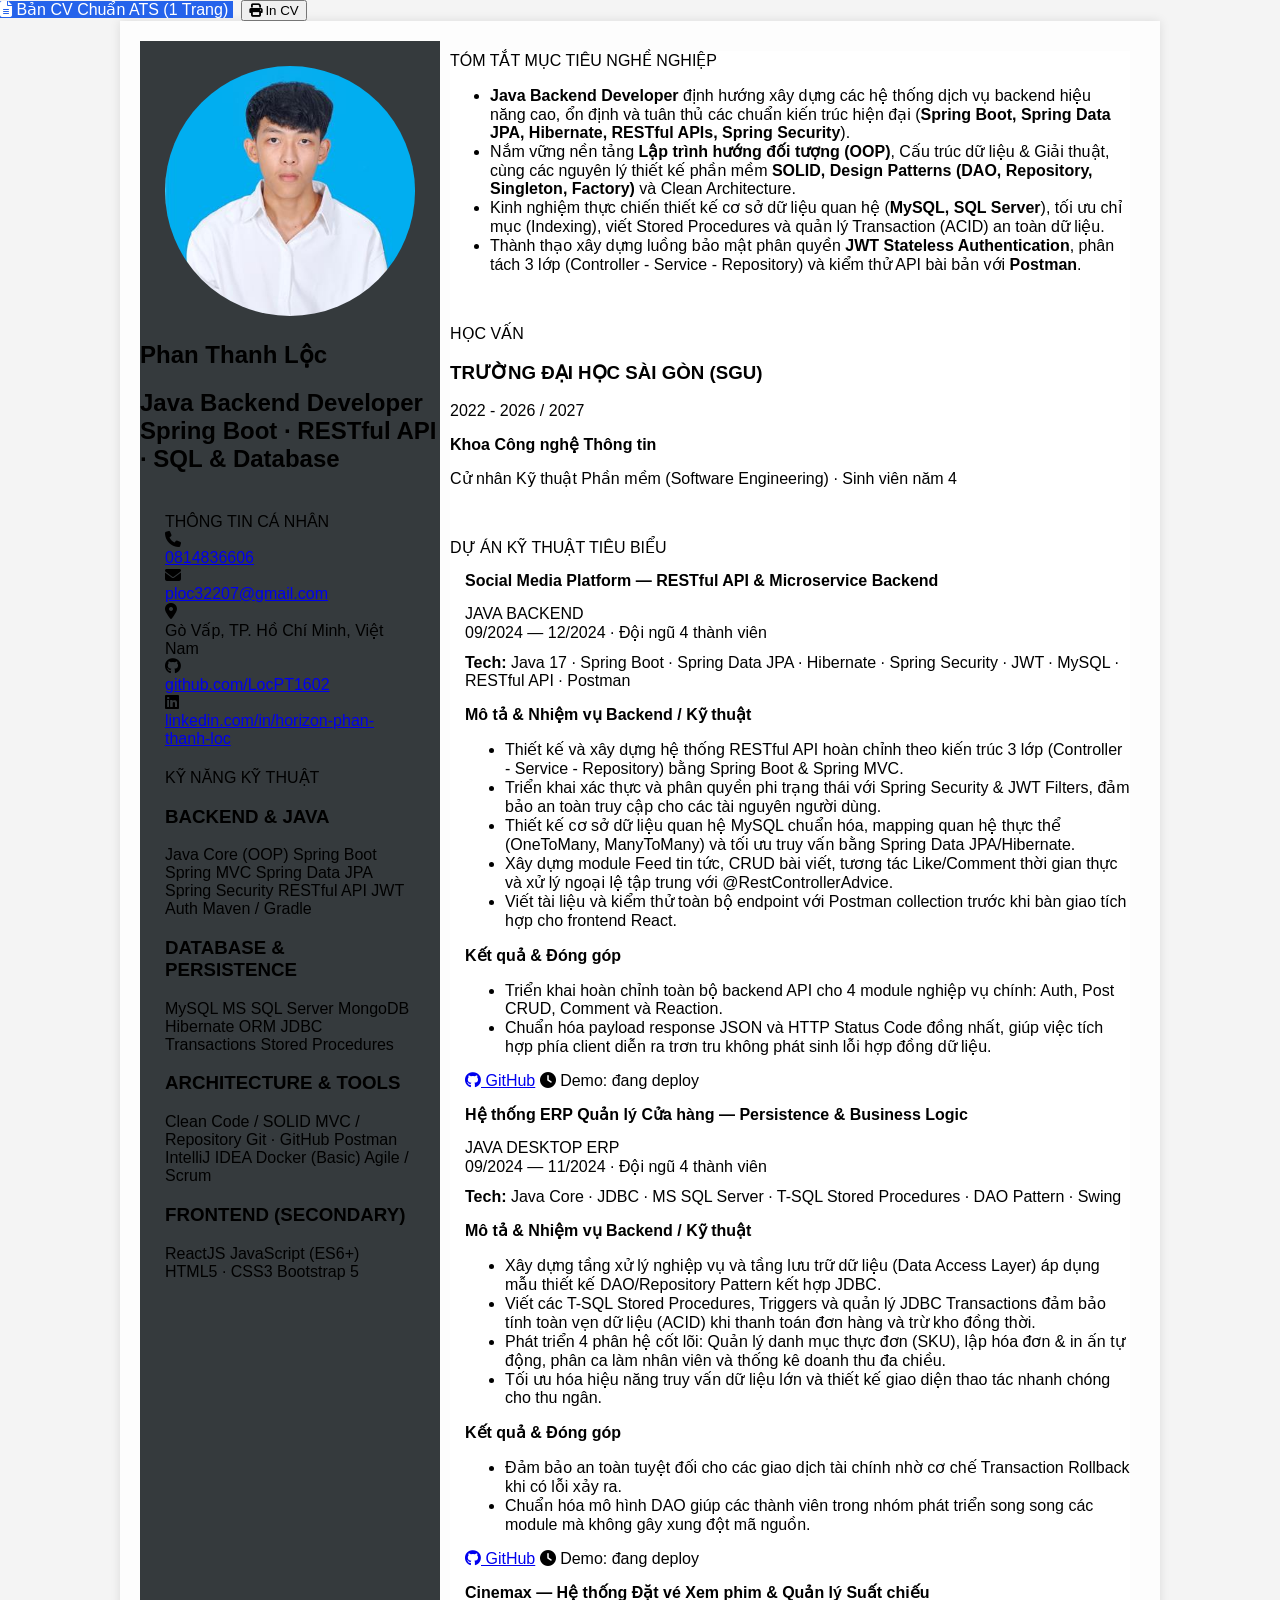
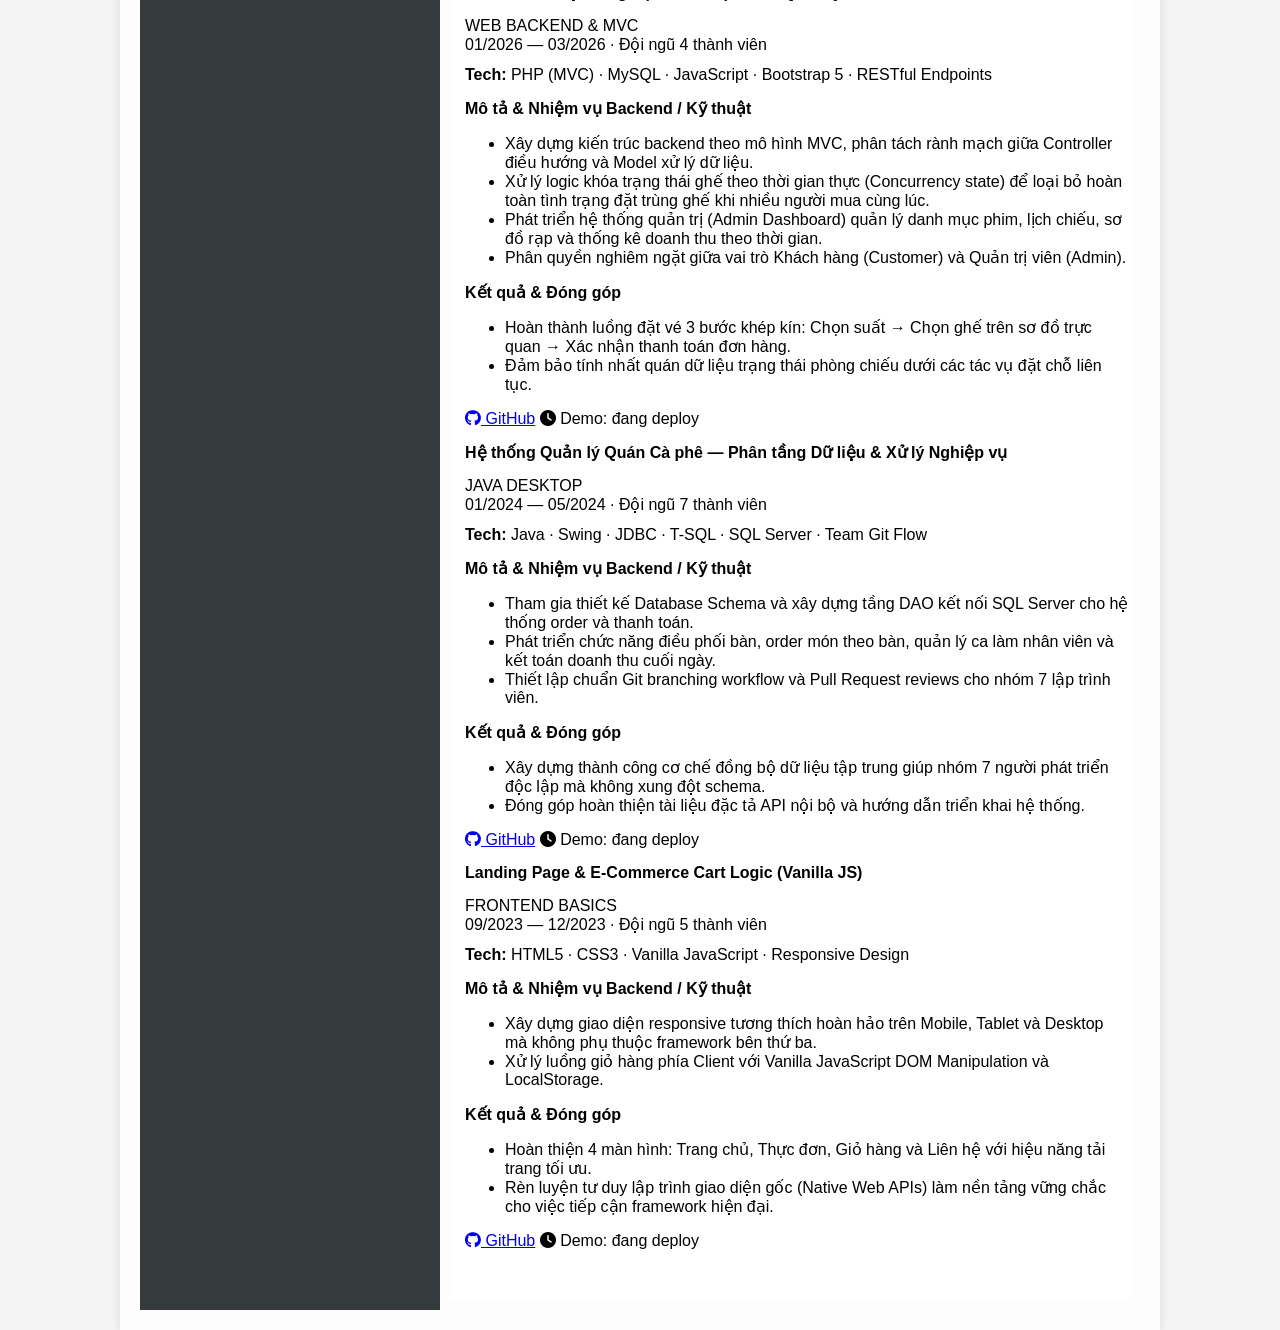
==== commit e7344112: "Refine CV page formatting This commit improves the HTML formatting and readability of the CV landing" ====
--- a/index.html
+++ b/index.html
@@ -9,12 +9,15 @@
   <link rel="stylesheet" href="asset/fontawesome-free-6.6.0-web/fontawesome-free-6.6.0-web/css/all.css">
   <link rel="preconnect" href="https://fonts.googleapis.com">
   <link rel="preconnect" href="https://fonts.gstatic.com" crossorigin>
-  <link href="https://fonts.googleapis.com/css2?family=Raleway:wght@600;700;800&family=Inter:wght@300;400;500;600;700&display=swap" rel="stylesheet">
+  <link
+    href="https://fonts.googleapis.com/css2?family=Raleway:wght@600;700;800&family=Inter:wght@300;400;500;600;700&display=swap"
+    rel="stylesheet">
 </head>
 
 <body>
   <div class="print-bar">
-    <a href="cv-ats.html" class="print-btn" style="background:#2563eb; color:#fff; text-decoration:none; margin-right:8px;">
+    <a href="cv-ats.html" class="print-btn"
+      style="background:#2563eb; color:#fff; text-decoration:none; margin-right:8px;">
       <i class="fa-solid fa-file-lines"></i> Bản CV Chuẩn ATS (1 Trang)
     </a>
     <button class="print-btn" onclick="window.print()">
@@ -29,7 +32,8 @@
           <img src="asset/image/CV_image.png" alt="Ảnh đại diện Phan Thanh Lộc" class="pic_person">
         </div>
         <h1 class="name">Phan Thanh Lộc</h1>
-        <h2 class="job-title">Java Backend Developer<br><span class="job-title-stack">Spring Boot · RESTful API · SQL &amp; Database</span></h2>
+        <h2 class="job-title">Java Backend Developer<br><span class="job-title-stack">Spring Boot · RESTful API · SQL
+            &amp; Database</span></h2>
       </div>
 
       <!-- Thông tin cá nhân -->
@@ -130,26 +134,21 @@
         </div>
         <div class="content-box">
           <ul class="summary-list">
-            <li><strong>Java Backend Developer</strong> định hướng xây dựng các hệ thống dịch vụ backend hiệu năng cao, ổn định và tuân thủ các chuẩn kiến trúc hiện đại (<strong>Spring Boot, Spring Data JPA, Hibernate, RESTful APIs, Spring Security</strong>).</li>
-            <li>Nắm vững nền tảng <strong>Lập trình hướng đối tượng (OOP)</strong>, Cấu trúc dữ liệu &amp; Giải thuật, cùng các nguyên lý thiết kế phần mềm <strong>SOLID, Design Patterns (DAO, Repository, Singleton, Factory)</strong> và Clean Architecture.</li>
-            <li>Kinh nghiệm thực chiến thiết kế cơ sở dữ liệu quan hệ (<strong>MySQL, SQL Server</strong>), tối ưu chỉ mục (Indexing), viết Stored Procedures và quản lý Transaction (ACID) an toàn dữ liệu.</li>
-            <li>Thành thạo xây dựng luồng bảo mật phân quyền <strong>JWT Stateless Authentication</strong>, phân tách 3 lớp (Controller - Service - Repository) và kiểm thử API bài bản với <strong>Postman</strong>.</li>
+            <li><strong>Java Backend Developer</strong> định hướng xây dựng các hệ thống dịch vụ backend hiệu năng cao,
+              ổn định và tuân thủ các chuẩn kiến trúc hiện đại (<strong>Spring Boot, Spring Data JPA, Hibernate, RESTful
+                APIs, Spring Security</strong>).</li>
+            <li>Nắm vững nền tảng <strong>Lập trình hướng đối tượng (OOP)</strong>, Cấu trúc dữ liệu &amp; Giải thuật,
+              cùng các nguyên lý thiết kế phần mềm <strong>SOLID, Design Patterns (DAO, Repository, Singleton,
+                Factory)</strong> và Clean Architecture.</li>
+            <li>Kinh nghiệm thực chiến thiết kế cơ sở dữ liệu quan hệ (<strong>MySQL, SQL Server</strong>), tối ưu chỉ
+              mục (Indexing), viết Stored Procedures và quản lý Transaction (ACID) an toàn dữ liệu.</li>
+            <li>Thành thạo xây dựng luồng bảo mật phân quyền <strong>JWT Stateless Authentication</strong>, phân tách 3
+              lớp (Controller - Service - Repository) và kiểm thử API bài bản với <strong>Postman</strong>.</li>
           </ul>
         </div>
       </section>
 
       <!-- Deploy / Portfolio -->
-      <section class="information_person_right">
-        <div class="section-header-right">
-          <span class="section-title-right">HỒ SƠ TRỰC TUYẾN</span>
-          <span class="section-line-right"></span>
-        </div>
-        <div class="deployment-box">
-          <p><strong>Portfolio:</strong> <a href="https://locpt1602.github.io" target="_blank" rel="noopener">locpt1602.github.io</a> · Hosted on GitHub Pages</p>
-          <p><strong>Bản CV PDF 1 trang chuẩn ATS:</strong> <a href="cv-ats.html" style="color: #2563eb; font-weight: 600;">Xem &amp; Tải PDF cv-ats.html</a></p>
-        </div>
-      </section>
-
       <!-- Học vấn -->
       <section class="information_person_right">
         <div class="section-header-right">
@@ -321,4 +320,4 @@
   </script>
 </body>
 
-</html>
+</html>
